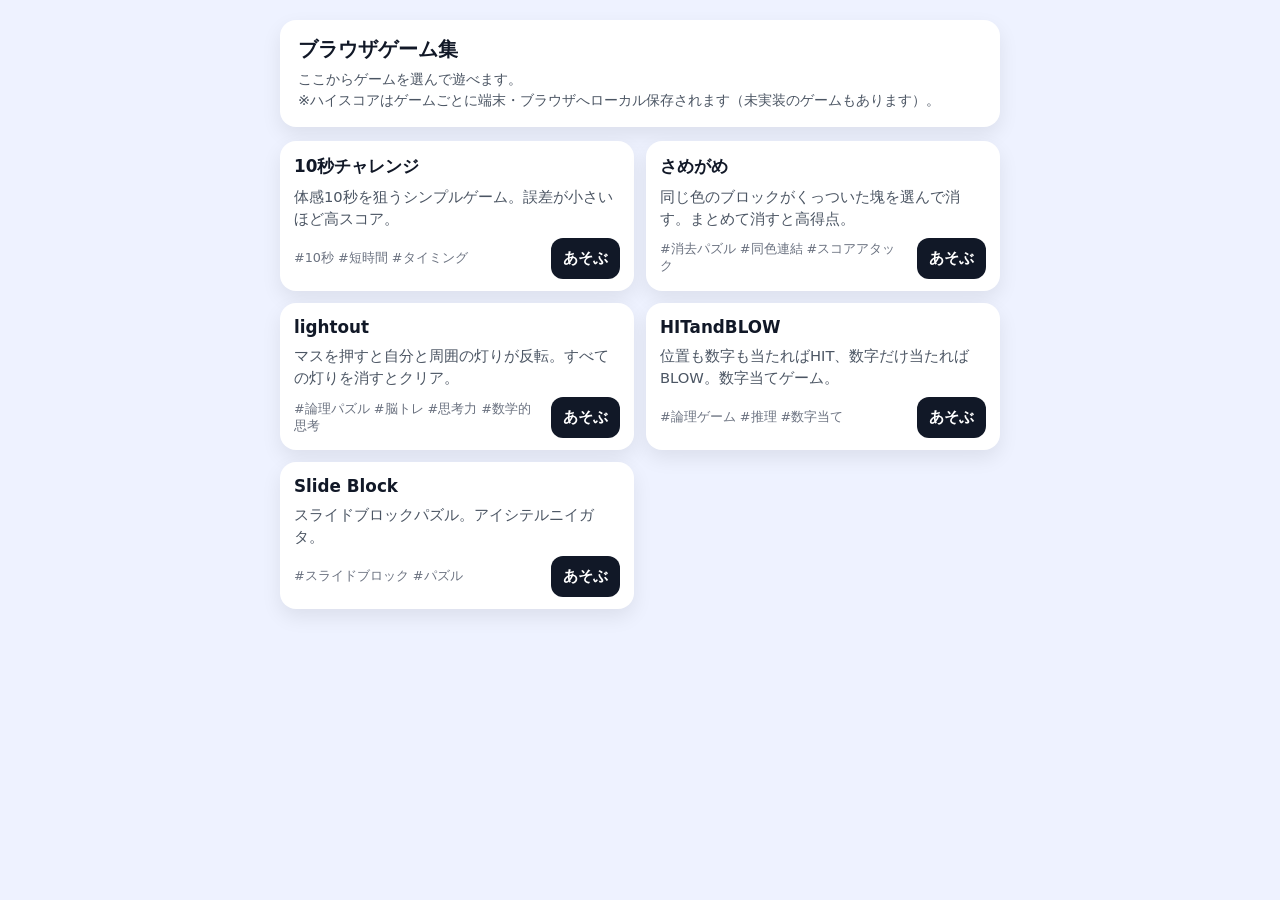
==== index.html @ 585f2bc6 "Update index.html" ====
<!DOCTYPE html>
<html lang="ja">
<head>
  <meta charset="UTF-8" />
  <meta name="viewport" content="width=device-width, initial-scale=1.0" />
  <title>ブラウザゲーム集</title>
  <style>
    body{
      margin:0;
      font-family:system-ui, -apple-system, "Segoe UI", sans-serif;
      background:#eef2ff;
      color:#111827;
    }
    .wrap{
      max-width:720px;
      margin:0 auto;
      padding:20px;
    }
    header{
      background:#ffffff;
      border-radius:16px;
      padding:16px 18px;
      box-shadow:0 8px 20px rgba(0,0,0,.08);
      margin-bottom:14px;
    }
    h1{
      margin:0 0 6px;
      font-size:1.25rem;
    }
    .note{
      margin:0;
      font-size:.9rem;
      color:#4b5563;
      line-height:1.45;
    }
    .grid{
      display:grid;
      gap:12px;
      grid-template-columns:1fr;
    }
    @media (min-width:720px){
      .grid{ grid-template-columns:1fr 1fr; }
    }
    .card{
      background:#fff;
      border-radius:16px;
      padding:14px 14px 12px;
      box-shadow:0 8px 20px rgba(0,0,0,.08);
      display:flex;
      flex-direction:column;
      gap:8px;
    }
    .title{
      font-weight:700;
      font-size:1.05rem;
      margin:0;
    }
    .desc{
      margin:0;
      color:#4b5563;
      font-size:.92rem;
      line-height:1.5;
      flex:1;
    }
    .row{
      display:flex;
      gap:10px;
      align-items:center;
      justify-content:space-between;
    }
    a.btn{
      display:inline-block;
      text-decoration:none;
      background:#111827;
      color:#fff;
      padding:10px 12px;
      border-radius:12px;
      font-weight:650;
      font-size:.95rem;
      white-space:nowrap;
    }
    .tag{
      font-size:.8rem;
      color:#6b7280;
    }
    footer{
      margin-top:14px;
      color:#6b7280;
      font-size:.85rem;
      text-align:center;
    }
  </style>
</head>
<body>
  <div class="wrap">
    <header>
      <h1>ブラウザゲーム集</h1>
      <p class="note">
        ここからゲームを選んで遊べます。<br>
        ※ハイスコアはゲームごとに端末・ブラウザへローカル保存されます（未実装のゲームもあります）。
      </p>
    </header>

    <main class="grid" id="gameList"></main>
  </div>

  <script>
    // ▼▼▼ ここだけ増やせばメニューに自動で追加されます ▼▼▼
    const games = [
      {
        title: "10秒チャレンジ",
        desc: "体感10秒を狙うシンプルゲーム。誤差が小さいほど高スコア。",
        path: "games/10sec/index.html",
        tag: "#10秒 #短時間 #タイミング"
      },
      {
        title: "さめがめ",
        desc: "同じ色のブロックがくっついた塊を選んで消す。まとめて消すと高得点。",
        path: "games/samegame/index.html",
        tag: "#消去パズル #同色連結 #スコアアタック"
      },
      {
        title: "lightout",
        desc: "マスを押すと自分と周囲の灯りが反転。すべての灯りを消すとクリア。",
        path: "games/lightout/index.html",
        tag: "#論理パズル #脳トレ #思考力 #数学的思考"
      },
      {
        title: "HITandBLOW",
        desc: "位置も数字も当たればHIT、数字だけ当たればBLOW。数字当てゲーム。",
        path: "games/HITandBLOW/index.html",
        tag: "#論理ゲーム #推理 #数字当て"
      },
      {
        title: "Slide Block",
        desc: "スライドブロックパズル。アイシテルニイガタ。",
        path: "games/Slide Block/index.html",
        tag: "#スライドブロック #パズル"
      },
      // 例：ゲームを増やすときはこの形で1件追加
      // {
      //   title: "連打ゲーム",
      //   desc: "10秒間で何回クリックできる？",
      //   path: "games/clicker/index.html",
      //   tag: "#連打 #短時間"
      // },
    ];
    // ▲▲▲ ここだけ ▲▲▲

    const list = document.getElementById("gameList");

    games.forEach(g => {
      const card = document.createElement("section");
      card.className = "card";

      const title = document.createElement("p");
      title.className = "title";
      title.textContent = g.title ?? "";

      const desc = document.createElement("p");
      desc.className = "desc";
      desc.textContent = g.desc ?? "";

      const row = document.createElement("div");
      row.className = "row";

      const tag = document.createElement("span");
      tag.className = "tag";
      tag.textContent = g.tag || "";

      const a = document.createElement("a");
      a.className = "btn";
      a.textContent = "あそぶ";

      // hrefは innerHTML 埋め込みを避け、属性として安全にセット
      // ついでに「空/不正」対策：pathが無ければボタン無効化
      if (typeof g.path === "string" && g.path.trim() !== "") {
        a.href = g.path;
        a.setAttribute("aria-label", `${g.title}で遊ぶ`);
      } else {
        a.href = "#";
        a.setAttribute("aria-disabled", "true");
        a.style.opacity = "0.5";
        a.style.pointerEvents = "none";
        a.title = "リンク先が未設定です";
      }

      row.append(tag, a);
      card.append(title, desc, row);
      list.appendChild(card);
    });
  </script>
</body>
</html>
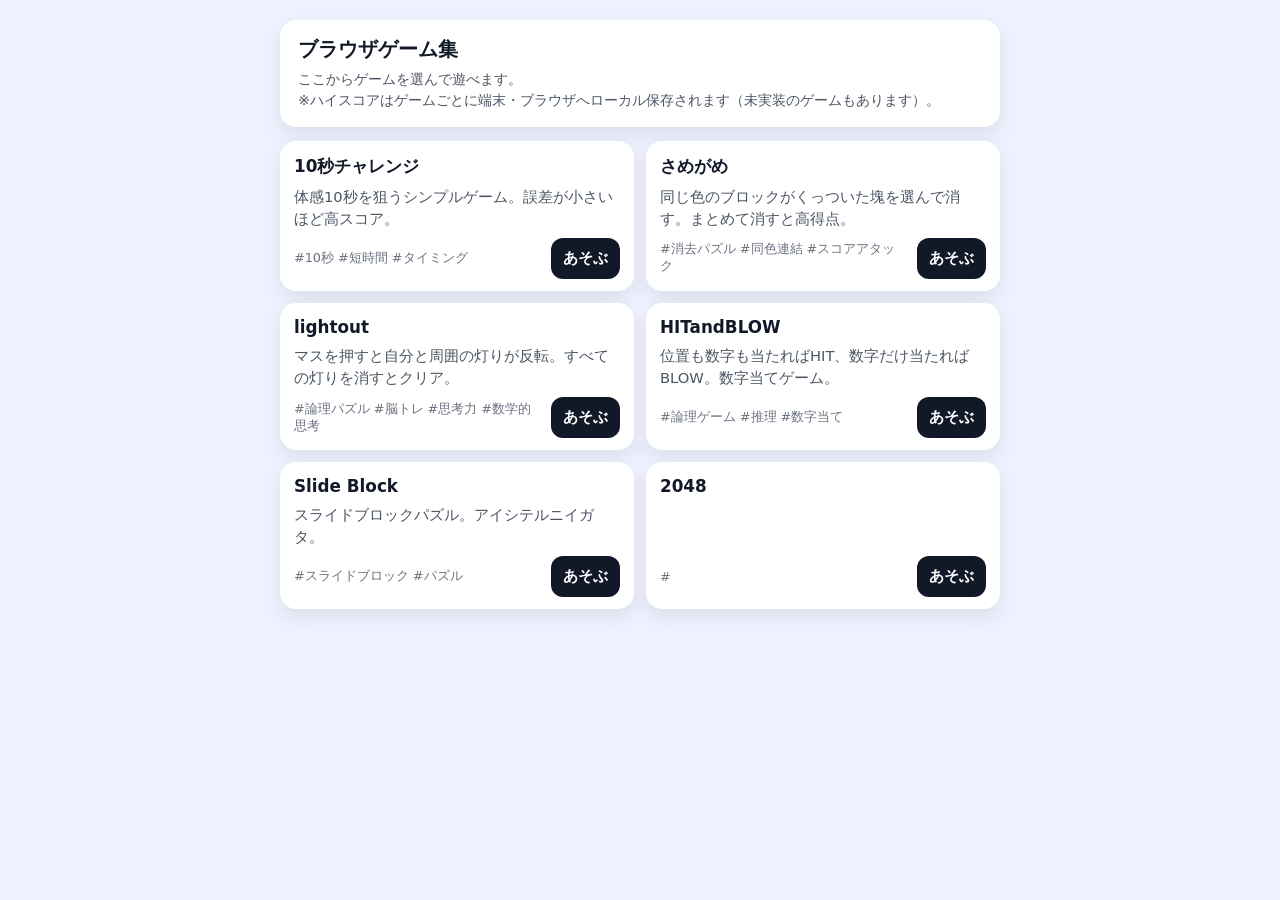
==== commit c5e2291c: "Update index.html" ====
--- a/index.html
+++ b/index.html
@@ -136,6 +136,12 @@
         desc: "スライドブロックパズル。アイシテルニイガタ。",
         path: "games/Slide Block/index.html",
         tag: "#スライドブロック #パズル"
+      },
+      {
+        title: "2048",
+        desc: "",
+        path: "games/Slide Block/index.html",
+        tag: "#"
       },
       // 例：ゲームを増やすときはこの形で1件追加
       // {
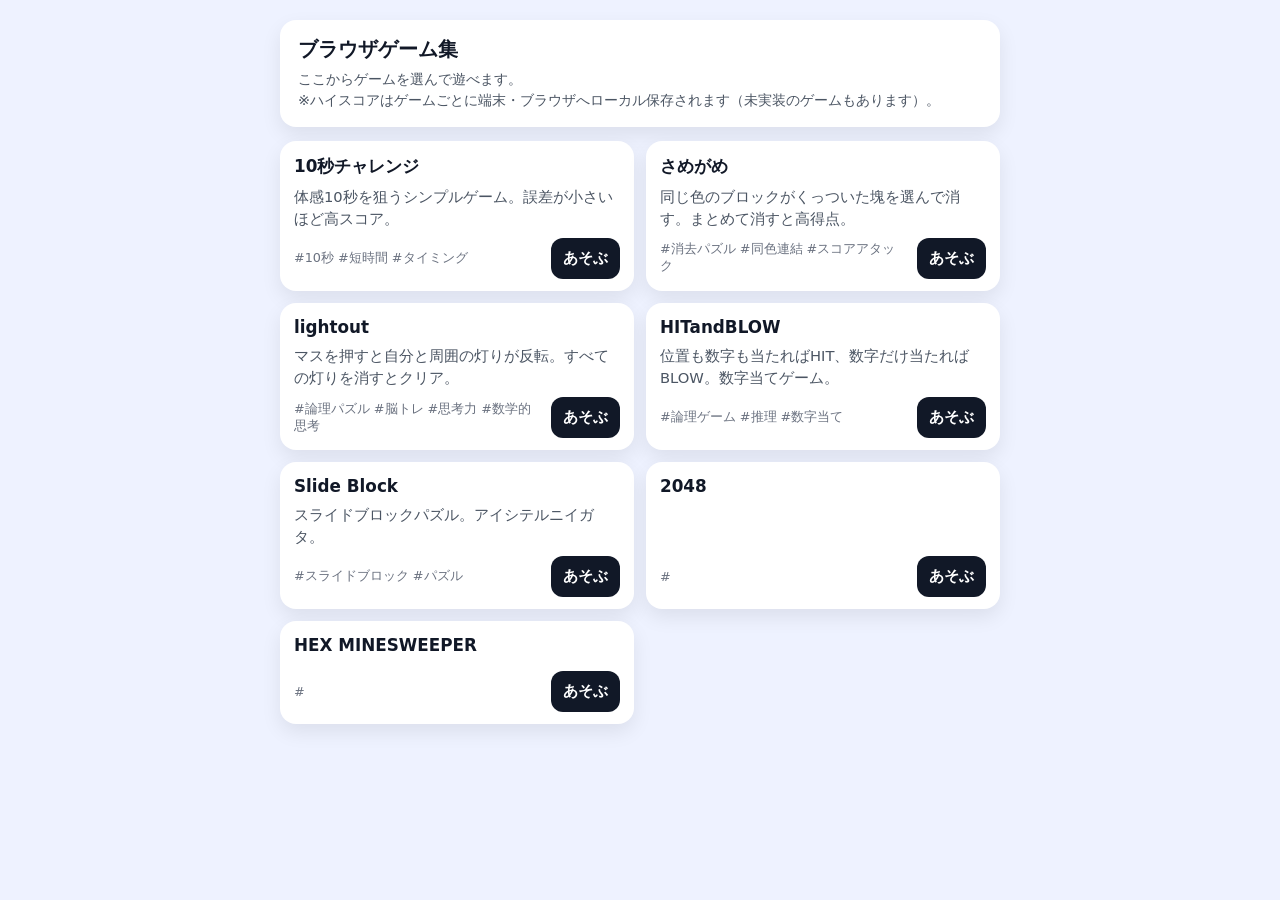
==== commit a8668273: "Update index.html" ====
--- a/index.html
+++ b/index.html
@@ -140,9 +140,17 @@
       {
         title: "2048",
         desc: "",
-        path: "games/Slide Block/index.html",
+        path: "games/2048/index.html",
         tag: "#"
       },
+
+      {
+        title: "HEX MINESWEEPER",
+        desc: "",
+        path: "games/hex-minesweeper/index.html",
+        tag: "#"
+      },
+  
       // 例：ゲームを増やすときはこの形で1件追加
       // {
       //   title: "連打ゲーム",
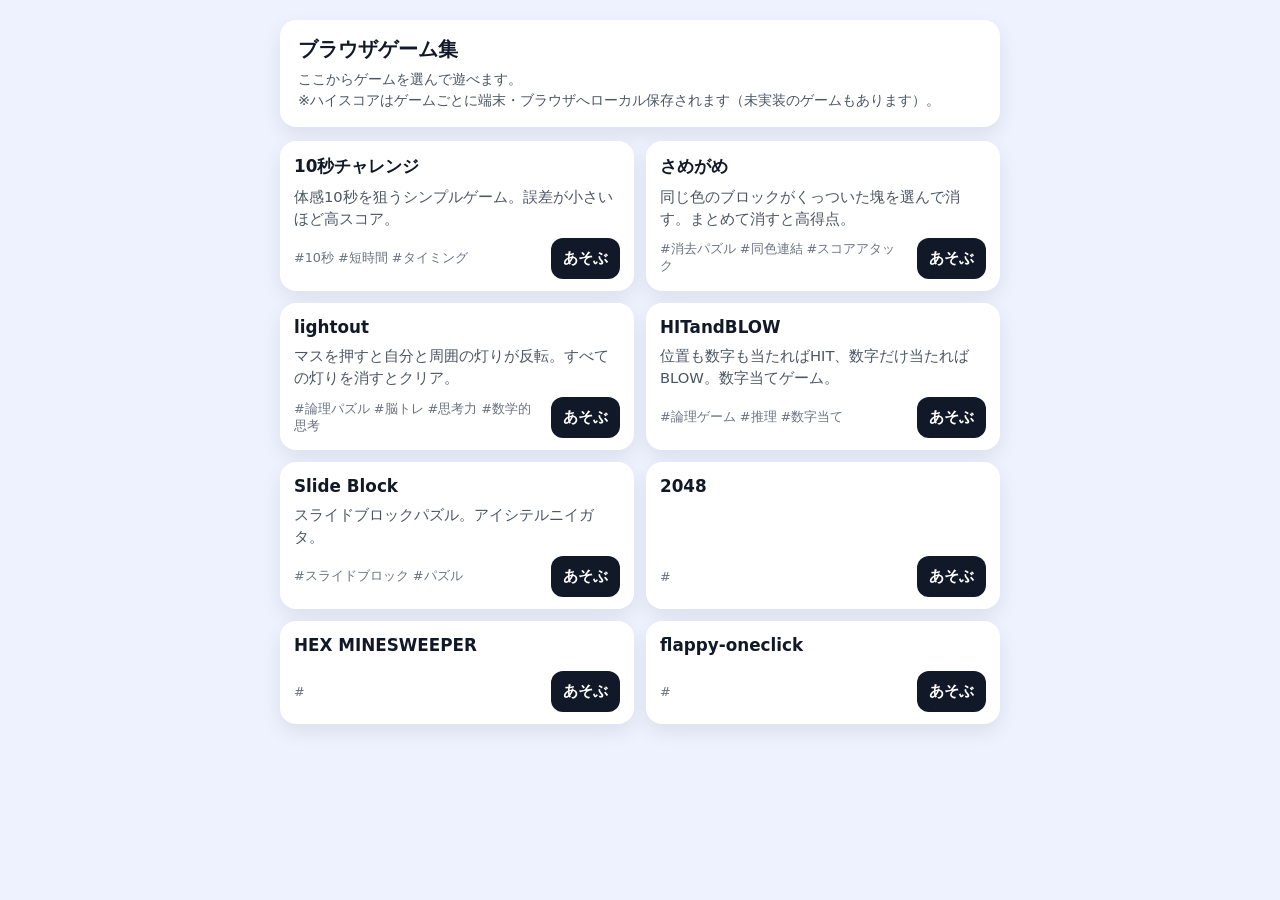
==== commit bfe69696: "Update index.html" ====
--- a/index.html
+++ b/index.html
@@ -148,6 +148,13 @@
         title: "HEX MINESWEEPER",
         desc: "",
         path: "games/hex-minesweeper/index.html",
+        tag: "#"
+      },
+      
+      {
+        title: "flappy-oneclick",
+        desc: "",
+        path: "games/flappy-oneclick/index.html",
         tag: "#"
       },
   
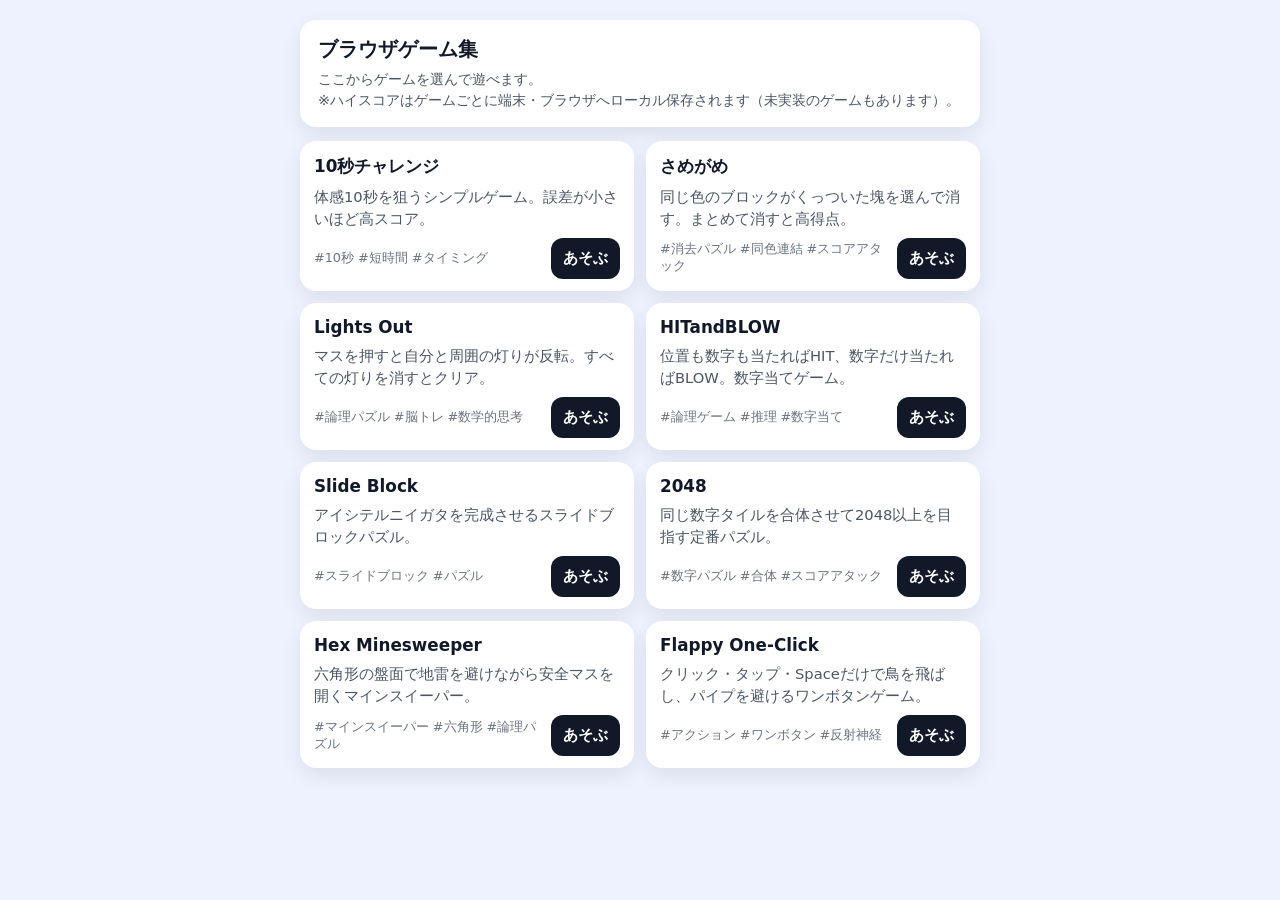
==== commit ef42def3: "Optimize browser game collection" ====
--- a/index.html
+++ b/index.html
@@ -4,6 +4,7 @@
   <meta charset="UTF-8" />
   <meta name="viewport" content="width=device-width, initial-scale=1.0" />
   <title>ブラウザゲーム集</title>
+  <link rel="stylesheet" href="shared/common.css" />
   <style>
     body{
       margin:0;
@@ -105,72 +106,33 @@
   </div>
 
   <script>
-    // ▼▼▼ ここだけ増やせばメニューに自動で追加されます ▼▼▼
-    const games = [
-      {
-        title: "10秒チャレンジ",
-        desc: "体感10秒を狙うシンプルゲーム。誤差が小さいほど高スコア。",
-        path: "games/10sec/index.html",
-        tag: "#10秒 #短時間 #タイミング"
-      },
-      {
-        title: "さめがめ",
-        desc: "同じ色のブロックがくっついた塊を選んで消す。まとめて消すと高得点。",
-        path: "games/samegame/index.html",
-        tag: "#消去パズル #同色連結 #スコアアタック"
-      },
-      {
-        title: "lightout",
-        desc: "マスを押すと自分と周囲の灯りが反転。すべての灯りを消すとクリア。",
-        path: "games/lightout/index.html",
-        tag: "#論理パズル #脳トレ #思考力 #数学的思考"
-      },
-      {
-        title: "HITandBLOW",
-        desc: "位置も数字も当たればHIT、数字だけ当たればBLOW。数字当てゲーム。",
-        path: "games/HITandBLOW/index.html",
-        tag: "#論理ゲーム #推理 #数字当て"
-      },
-      {
-        title: "Slide Block",
-        desc: "スライドブロックパズル。アイシテルニイガタ。",
-        path: "games/Slide Block/index.html",
-        tag: "#スライドブロック #パズル"
-      },
-      {
-        title: "2048",
-        desc: "",
-        path: "games/2048/index.html",
-        tag: "#"
-      },
+    const fallbackGames = [
+      { title: "10秒チャレンジ", desc: "体感10秒を狙うシンプルゲーム。誤差が小さいほど高スコア。", path: "games/10sec/index.html", tags: ["10秒", "短時間", "タイミング"] },
+      { title: "さめがめ", desc: "同じ色のブロックがくっついた塊を選んで消す。まとめて消すと高得点。", path: "games/samegame/index.html", tags: ["消去パズル", "同色連結", "スコアアタック"] },
+      { title: "Lights Out", desc: "マスを押すと自分と周囲の灯りが反転。すべての灯りを消すとクリア。", path: "games/lightout/index.html", tags: ["論理パズル", "脳トレ", "数学的思考"] },
+      { title: "HITandBLOW", desc: "位置も数字も当たればHIT、数字だけ当たればBLOW。数字当てゲーム。", path: "games/HITandBLOW/index.html", tags: ["論理ゲーム", "推理", "数字当て"] },
+      { title: "Slide Block", desc: "アイシテルニイガタを完成させるスライドブロックパズル。", path: "games/Slide Block/index.html", tags: ["スライドブロック", "パズル"] },
+      { title: "2048", desc: "同じ数字タイルを合体させて2048以上を目指す定番パズル。", path: "games/2048/index.html", tags: ["数字パズル", "合体", "スコアアタック"] },
+      { title: "Hex Minesweeper", desc: "六角形の盤面で地雷を避けながら安全マスを開くマインスイーパー。", path: "games/hex-minesweeper/index.html", tags: ["マインスイーパー", "六角形", "論理パズル"] },
+      { title: "Flappy One-Click", desc: "クリック・タップ・Spaceだけで鳥を飛ばし、パイプを避けるワンボタンゲーム。", path: "games/flappy-oneclick/index.html", tags: ["アクション", "ワンボタン", "反射神経"] }
+    ];
 
-      {
-        title: "HEX MINESWEEPER",
-        desc: "",
-        path: "games/hex-minesweeper/index.html",
-        tag: "#"
-      },
-      
-      {
-        title: "flappy-oneclick",
-        desc: "",
-        path: "games/flappy-oneclick/index.html",
-        tag: "#"
-      },
-  
-      // 例：ゲームを増やすときはこの形で1件追加
-      // {
-      //   title: "連打ゲーム",
-      //   desc: "10秒間で何回クリックできる？",
-      //   path: "games/clicker/index.html",
-      //   tag: "#連打 #短時間"
-      // },
-    ];
-    // ▲▲▲ ここだけ ▲▲▲
+    async function loadGames() {
+      try {
+        const res = await fetch("games.json", { cache: "no-cache" });
+        if (!res.ok) throw new Error(`games.json: ${res.status}`);
+        const data = await res.json();
+        return Array.isArray(data) ? data : fallbackGames;
+      } catch (_) {
+        return fallbackGames;
+      }
+    }
 
     const list = document.getElementById("gameList");
 
-    games.forEach(g => {
+    function renderGames(games) {
+      list.textContent = "";
+      games.forEach(g => {
       const card = document.createElement("section");
       card.className = "card";
 
@@ -187,13 +149,14 @@
 
       const tag = document.createElement("span");
       tag.className = "tag";
-      tag.textContent = g.tag || "";
+      const tags = Array.isArray(g.tags) ? g.tags.map(t => `#${t}`).join(" ") : (g.tag || "");
+      tag.textContent = tags;
 
       const a = document.createElement("a");
       a.className = "btn";
       a.textContent = "あそぶ";
 
-      // hrefは innerHTML 埋め込みを避け、属性として安全にセット
+      // hrefは属性として安全にセット
       // ついでに「空/不正」対策：pathが無ければボタン無効化
       if (typeof g.path === "string" && g.path.trim() !== "") {
         a.href = g.path;
@@ -209,7 +172,10 @@
       row.append(tag, a);
       card.append(title, desc, row);
       list.appendChild(card);
-    });
+      });
+    }
+
+    loadGames().then(renderGames);
   </script>
 </body>
 </html>
--- a/shared/common.css
+++ b/shared/common.css
@@ -0,0 +1,24 @@
+:root {
+  color-scheme: light;
+}
+
+*, *::before, *::after {
+  box-sizing: border-box;
+}
+
+button, input, select {
+  font: inherit;
+}
+
+.visually-hidden,
+.sr-only {
+  position: absolute;
+  width: 1px;
+  height: 1px;
+  padding: 0;
+  margin: -1px;
+  overflow: hidden;
+  clip: rect(0, 0, 0, 0);
+  white-space: nowrap;
+  border: 0;
+}
